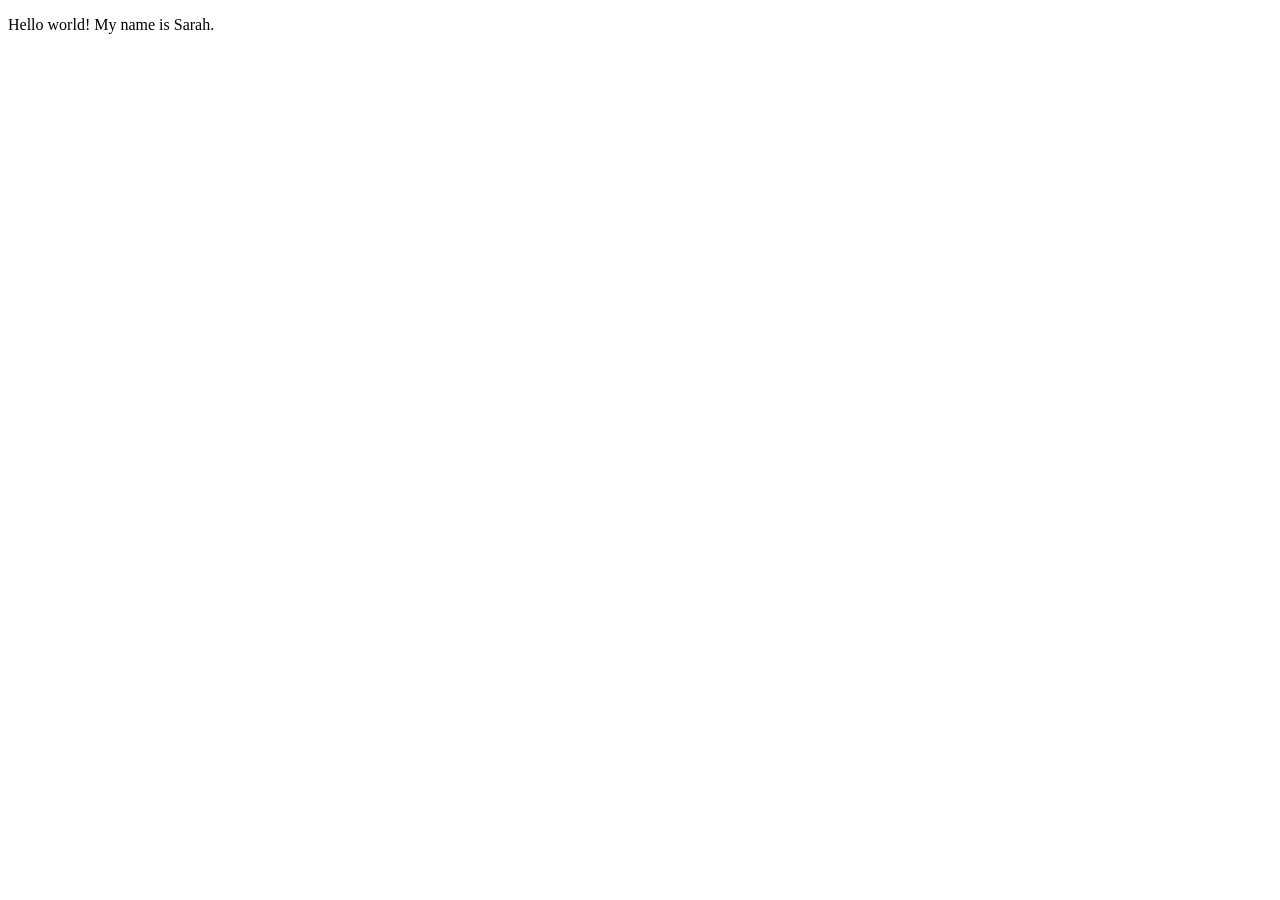
==== index.html @ 612231ab "Add files via upload" ====
<!DOCTYPE html>
<html lang="en">
<meta charset="UTF-8">
<title>Page Title</title>
<meta name="viewport" content="width=device-width,initial-scale=1">
<link rel="stylesheet" href="">
<style>
</style>
<script src=""></script>


	<!--- Code above this line will not be displayed on the browser --> 

	<body>

		<p> Hello world! My name is Sarah. </p>

	</body>

</html>
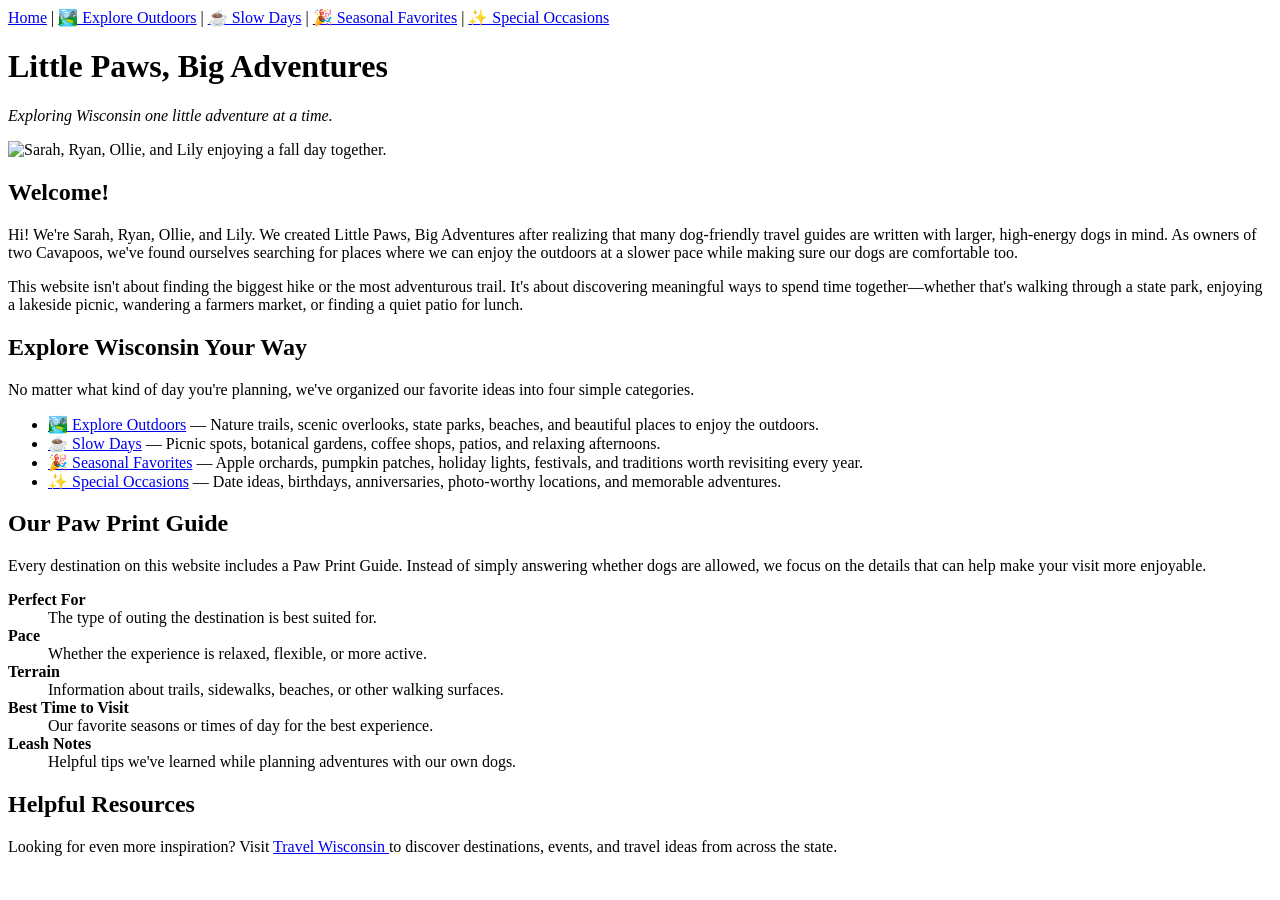
==== commit 9ffc4e88: "Update index.html" ====
--- a/index.html
+++ b/index.html
@@ -1,20 +1,122 @@
 <!DOCTYPE html>
 <html lang="en">
 <meta charset="UTF-8">
-<title>Page Title</title>
+<title>Little Paws, Big Adventures | Home</title>
 <meta name="viewport" content="width=device-width,initial-scale=1">
-<link rel="stylesheet" href="">
+<link rel="stylesheet" href="style.css">
+
 <style>
 </style>
+
 <script src=""></script>
 
+<!--- Code above this line will not be displayed on the browser -->
 
-	<!--- Code above this line will not be displayed on the browser --> 
+<body>
 
-	<body>
+<nav>
+    <a href="index.html">Home</a> |
+    <a href="outdoors.html">🏞️ Explore Outdoors</a> |
+    <a href="slowdays.html">☕ Slow Days</a> |
+    <a href="seasonal.html">🎉 Seasonal Favorites</a> |
+    <a href="special.html">✨ Special Occasions</a>
+</nav>
 
-		<p> Hello world! My name is Sarah. </p>
+<h1>Little Paws, Big Adventures</h1>
 
-	</body>
+<p><em>Exploring Wisconsin one little adventure at a time.</em></p>
 
-</html>+<img src="images/index.jpeg"
+alt="Sarah, Ryan, Ollie, and Lily enjoying a fall day together."
+width="600">
+
+<h2>Welcome!</h2>
+
+<p>
+Hi! We're Sarah, Ryan, Ollie, and Lily. We created Little Paws, Big Adventures
+after realizing that many dog-friendly travel guides are written with larger,
+high-energy dogs in mind. As owners of two Cavapoos, we've found ourselves
+searching for places where we can enjoy the outdoors at a slower pace while
+making sure our dogs are comfortable too.
+</p>
+
+<p>
+This website isn't about finding the biggest hike or the most adventurous trail.
+It's about discovering meaningful ways to spend time together—whether that's
+walking through a state park, enjoying a lakeside picnic, wandering a farmers
+market, or finding a quiet patio for lunch.
+</p>
+
+<h2>Explore Wisconsin Your Way</h2>
+
+<p>
+No matter what kind of day you're planning, we've organized our favorite ideas
+into four simple categories.
+</p>
+
+<ul>
+
+<li>
+<a href="outdoors.html">🏞️ Explore Outdoors</a> — Nature trails, scenic overlooks,
+state parks, beaches, and beautiful places to enjoy the outdoors.
+</li>
+
+<li>
+<a href="slowdays.html">☕ Slow Days</a> — Picnic spots, botanical gardens,
+coffee shops, patios, and relaxing afternoons.
+</li>
+
+<li>
+<a href="seasonal.html">🎉 Seasonal Favorites</a> — Apple orchards, pumpkin
+patches, holiday lights, festivals, and traditions worth revisiting every year.
+</li>
+
+<li>
+<a href="special.html">✨ Special Occasions</a> — Date ideas, birthdays,
+anniversaries, photo-worthy locations, and memorable adventures.
+</li>
+
+</ul>
+
+<h2>Our Paw Print Guide</h2>
+
+<p>
+Every destination on this website includes a Paw Print Guide. Instead of simply
+answering whether dogs are allowed, we focus on the details that can help make
+your visit more enjoyable.
+</p>
+
+<dl>
+
+<dt><strong>Perfect For</strong></dt>
+<dd>The type of outing the destination is best suited for.</dd>
+
+<dt><strong>Pace</strong></dt>
+<dd>Whether the experience is relaxed, flexible, or more active.</dd>
+
+<dt><strong>Terrain</strong></dt>
+<dd>Information about trails, sidewalks, beaches, or other walking surfaces.</dd>
+
+<dt><strong>Best Time to Visit</strong></dt>
+<dd>Our favorite seasons or times of day for the best experience.</dd>
+
+<dt><strong>Leash Notes</strong></dt>
+<dd>Helpful tips we've learned while planning adventures with our own dogs.</dd>
+
+</dl>
+
+<h2>Helpful Resources</h2>
+
+<p>
+Looking for even more inspiration? Visit
+<a href="https://www.travelwisconsin.com/"
+target="_blank"
+rel="noopener noreferrer">
+Travel Wisconsin
+</a>
+to discover destinations, events, and travel ideas from across the state.
+</p>
+
+</body>
+
+</html>
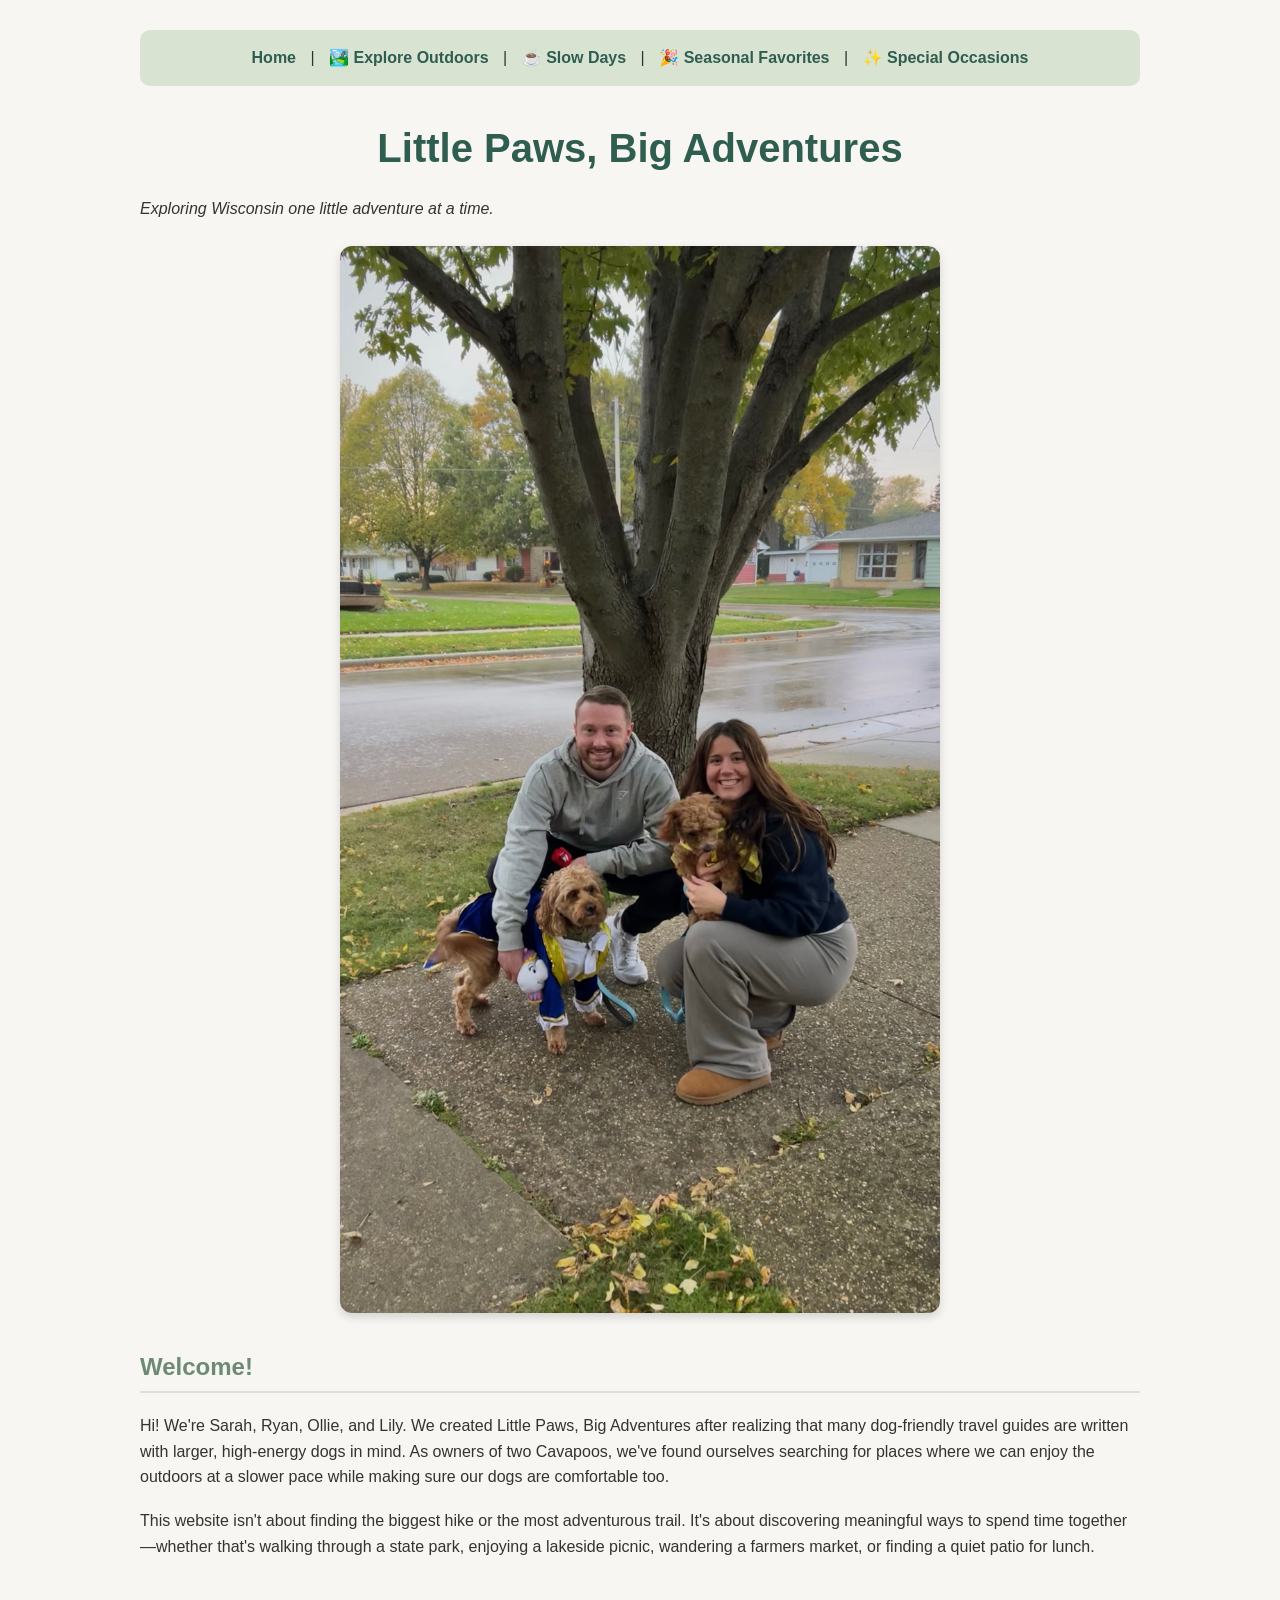
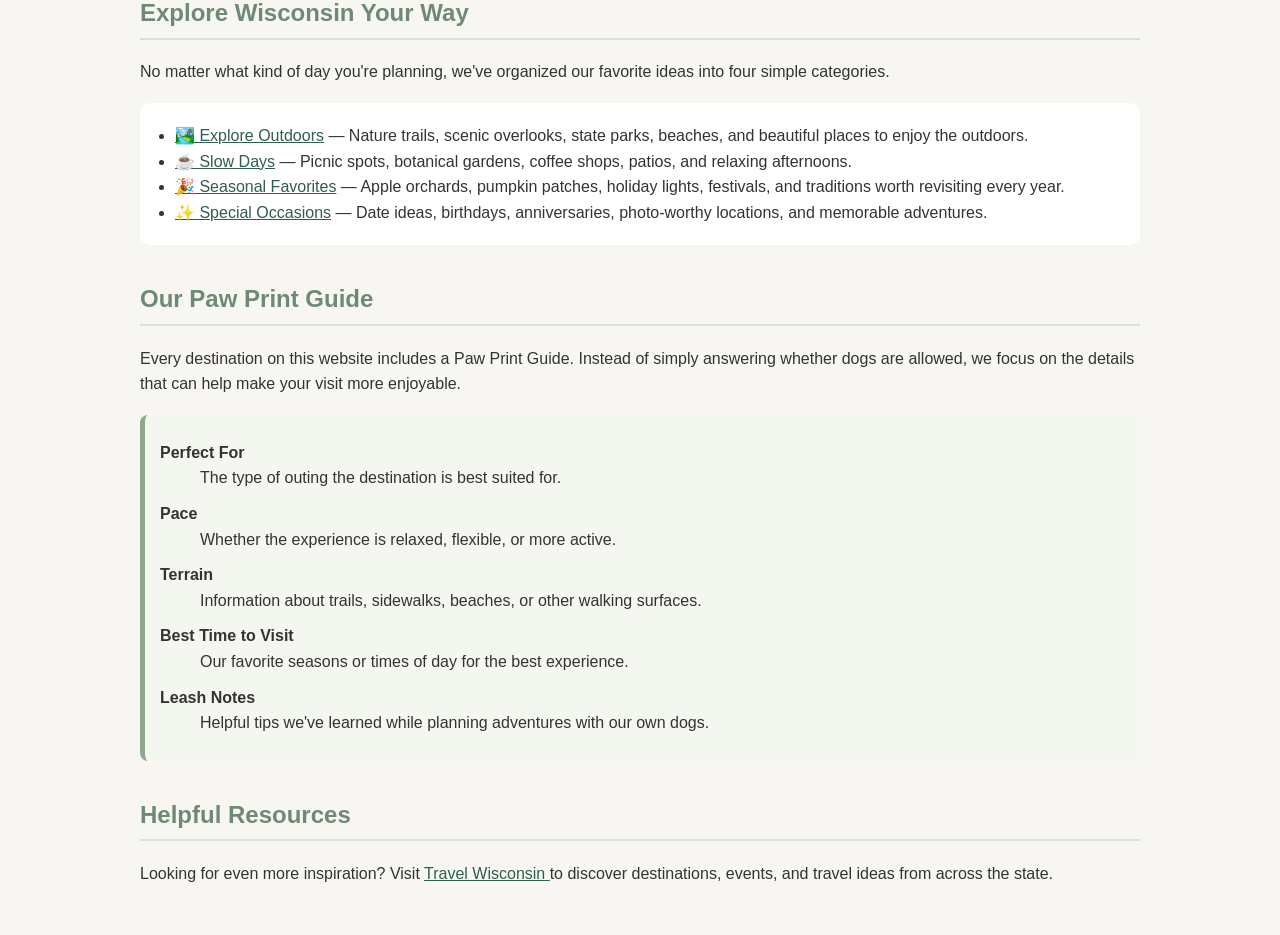
==== commit 5eeaa1db: "Update index.html" ====
--- a/index.html
+++ b/index.html
@@ -26,7 +26,7 @@
 
 <p><em>Exploring Wisconsin one little adventure at a time.</em></p>
 
-<img src="images/index.jpeg"
+<img src="index.jpeg"
 alt="Sarah, Ryan, Ollie, and Lily enjoying a fall day together."
 width="600">
 
--- a/style.css
+++ b/style.css
@@ -0,0 +1,97 @@
+/* Little Paws, Big Adventures */
+
+body {
+    font-family: Arial, Helvetica, sans-serif;
+    background-color: #f8f6f2;
+    color: #333333;
+    max-width: 1000px;
+    margin: auto;
+    padding: 30px;
+    line-height: 1.6;
+}
+
+nav {
+    background-color: #d8e3d2;
+    padding: 15px;
+    text-align: center;
+    border-radius: 10px;
+    margin-bottom: 30px;
+}
+
+nav a {
+    color: #2f5d50;
+    text-decoration: none;
+    font-weight: bold;
+    padding: 10px;
+}
+
+nav a:hover {
+    color: #6d8b74;
+}
+
+h1 {
+    color: #2f5d50;
+    text-align: center;
+    font-size: 40px;
+    margin-bottom: 5px;
+}
+
+h2 {
+    color: #6d8b74;
+    border-bottom: 2px solid #d8e3d2;
+    padding-bottom: 5px;
+    margin-top: 35px;
+}
+
+h3 {
+    color: #4b6654;
+}
+
+p {
+    margin-bottom: 18px;
+}
+
+ul {
+    background-color: white;
+    padding: 20px 35px;
+    border-radius: 10px;
+}
+
+dl {
+    background-color: #f3f7f0;
+    padding: 15px;
+    border-left: 5px solid #8ea88b;
+    border-radius: 8px;
+    margin-bottom: 30px;
+}
+
+dt {
+    font-weight: bold;
+    margin-top: 10px;
+}
+
+dd {
+    margin-bottom: 10px;
+}
+
+img {
+    display: block;
+    margin: 25px auto;
+    max-width: 100%;
+    border-radius: 12px;
+    box-shadow: 0 4px 10px rgba(0,0,0,.15);
+}
+
+hr {
+    border: none;
+    border-top: 1px solid #d8e3d2;
+    margin: 35px 0;
+}
+
+a {
+    color: #2f5d50;
+}
+
+a:hover {
+    color: #7d9875;
+}
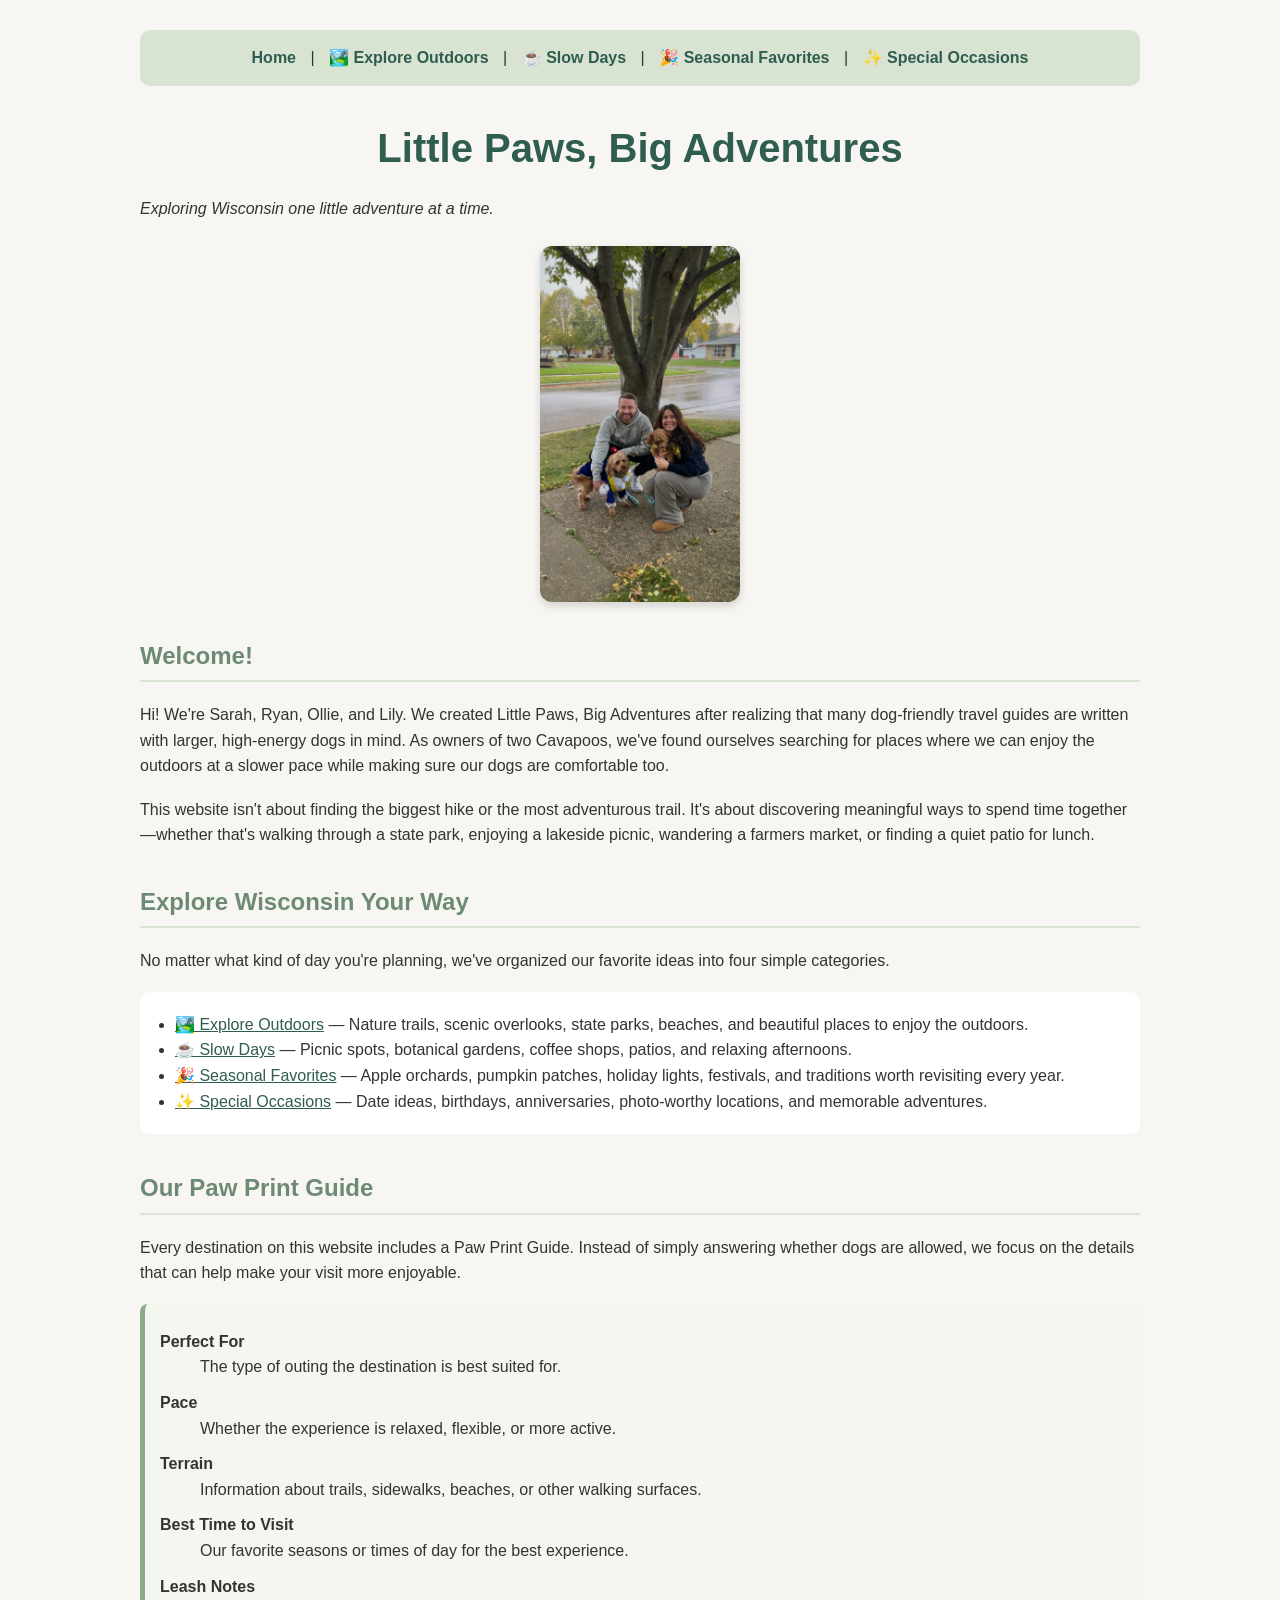
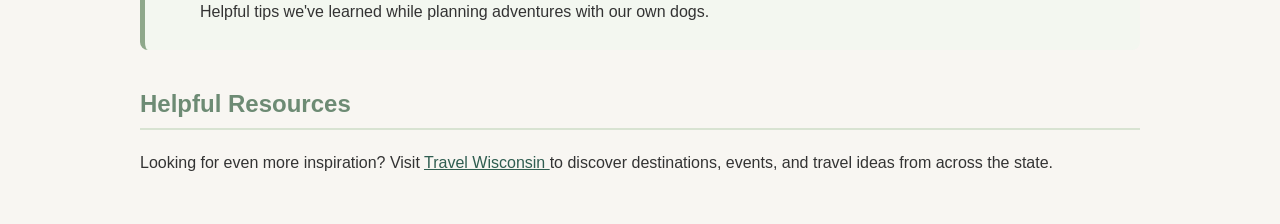
==== commit 0e124e82: "Update index.html" ====
--- a/index.html
+++ b/index.html
@@ -28,7 +28,7 @@
 
 <img src="index.jpeg"
 alt="Sarah, Ryan, Ollie, and Lily enjoying a fall day together."
-width="600">
+width="200">
 
 <h2>Welcome!</h2>
 
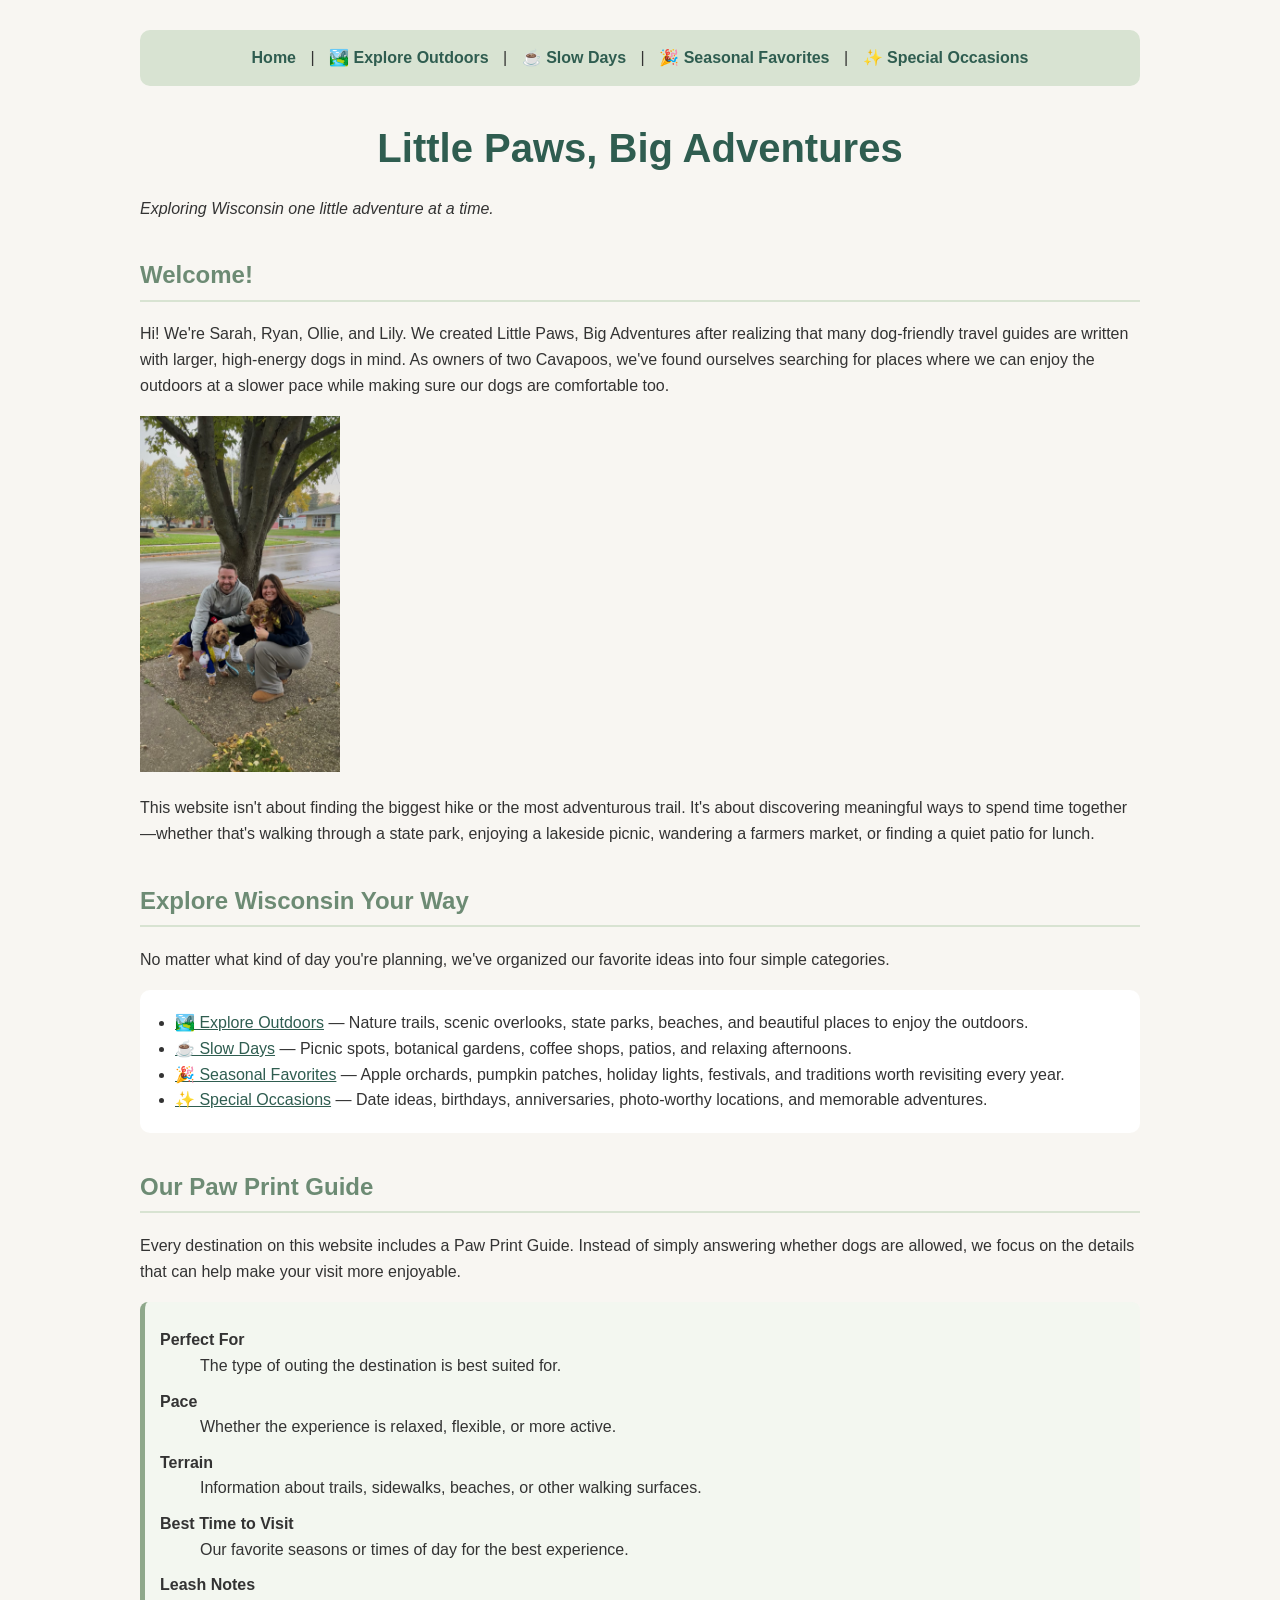
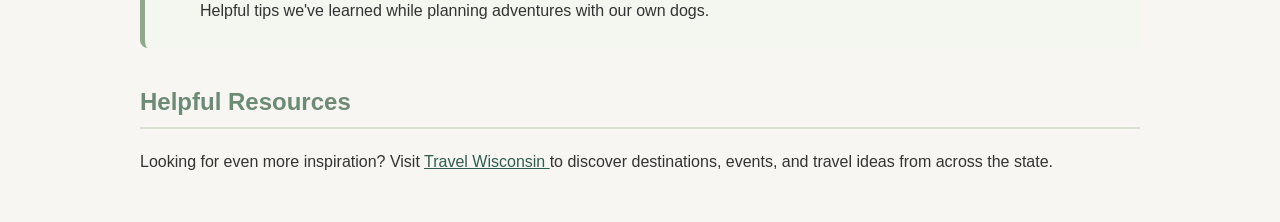
==== commit bf7d0115: "Update index.html" ====
--- a/index.html
+++ b/index.html
@@ -26,10 +26,6 @@
 
 <p><em>Exploring Wisconsin one little adventure at a time.</em></p>
 
-<img src="index.jpeg"
-alt="Sarah, Ryan, Ollie, and Lily enjoying a fall day together."
-width="200">
-
 <h2>Welcome!</h2>
 
 <p>
@@ -40,6 +36,11 @@
 making sure our dogs are comfortable too.
 </p>
 
+    
+<img src="index.jpeg"
+alt="Sarah, Ryan, Ollie, and Lily enjoying a fall day together."
+width="200">
+    
 <p>
 This website isn't about finding the biggest hike or the most adventurous trail.
 It's about discovering meaningful ways to spend time together—whether that's
--- a/style.css
+++ b/style.css
@@ -1,7 +1,7 @@
 /* Little Paws, Big Adventures */
 
 body {
-    font-family: Arial, Helvetica, sans-serif;
+    font-family: Arial, Helvetica, serif;
     background-color: #f8f6f2;
     color: #333333;
     max-width: 1000px;
@@ -10,6 +10,10 @@
     line-height: 1.6;
 }
 
+h1, h2, h3 {
+    font-family: "Trebuchet MS", Helvetica, serif;
+}
+   
 nav {
     background-color: #d8e3d2;
     padding: 15px;
@@ -74,12 +78,14 @@
     margin-bottom: 10px;
 }
 
-img {
-    display: block;
-    margin: 25px auto;
-    max-width: 100%;
+img {img {
+    float: right;
+    width: 350px;
+    height: auto;
+    margin: 0 0 20px 25px;
     border-radius: 12px;
     box-shadow: 0 4px 10px rgba(0,0,0,.15);
+}
 }
 
 hr {
@@ -94,4 +100,4 @@
 
 a:hover {
     color: #7d9875;
-}+}
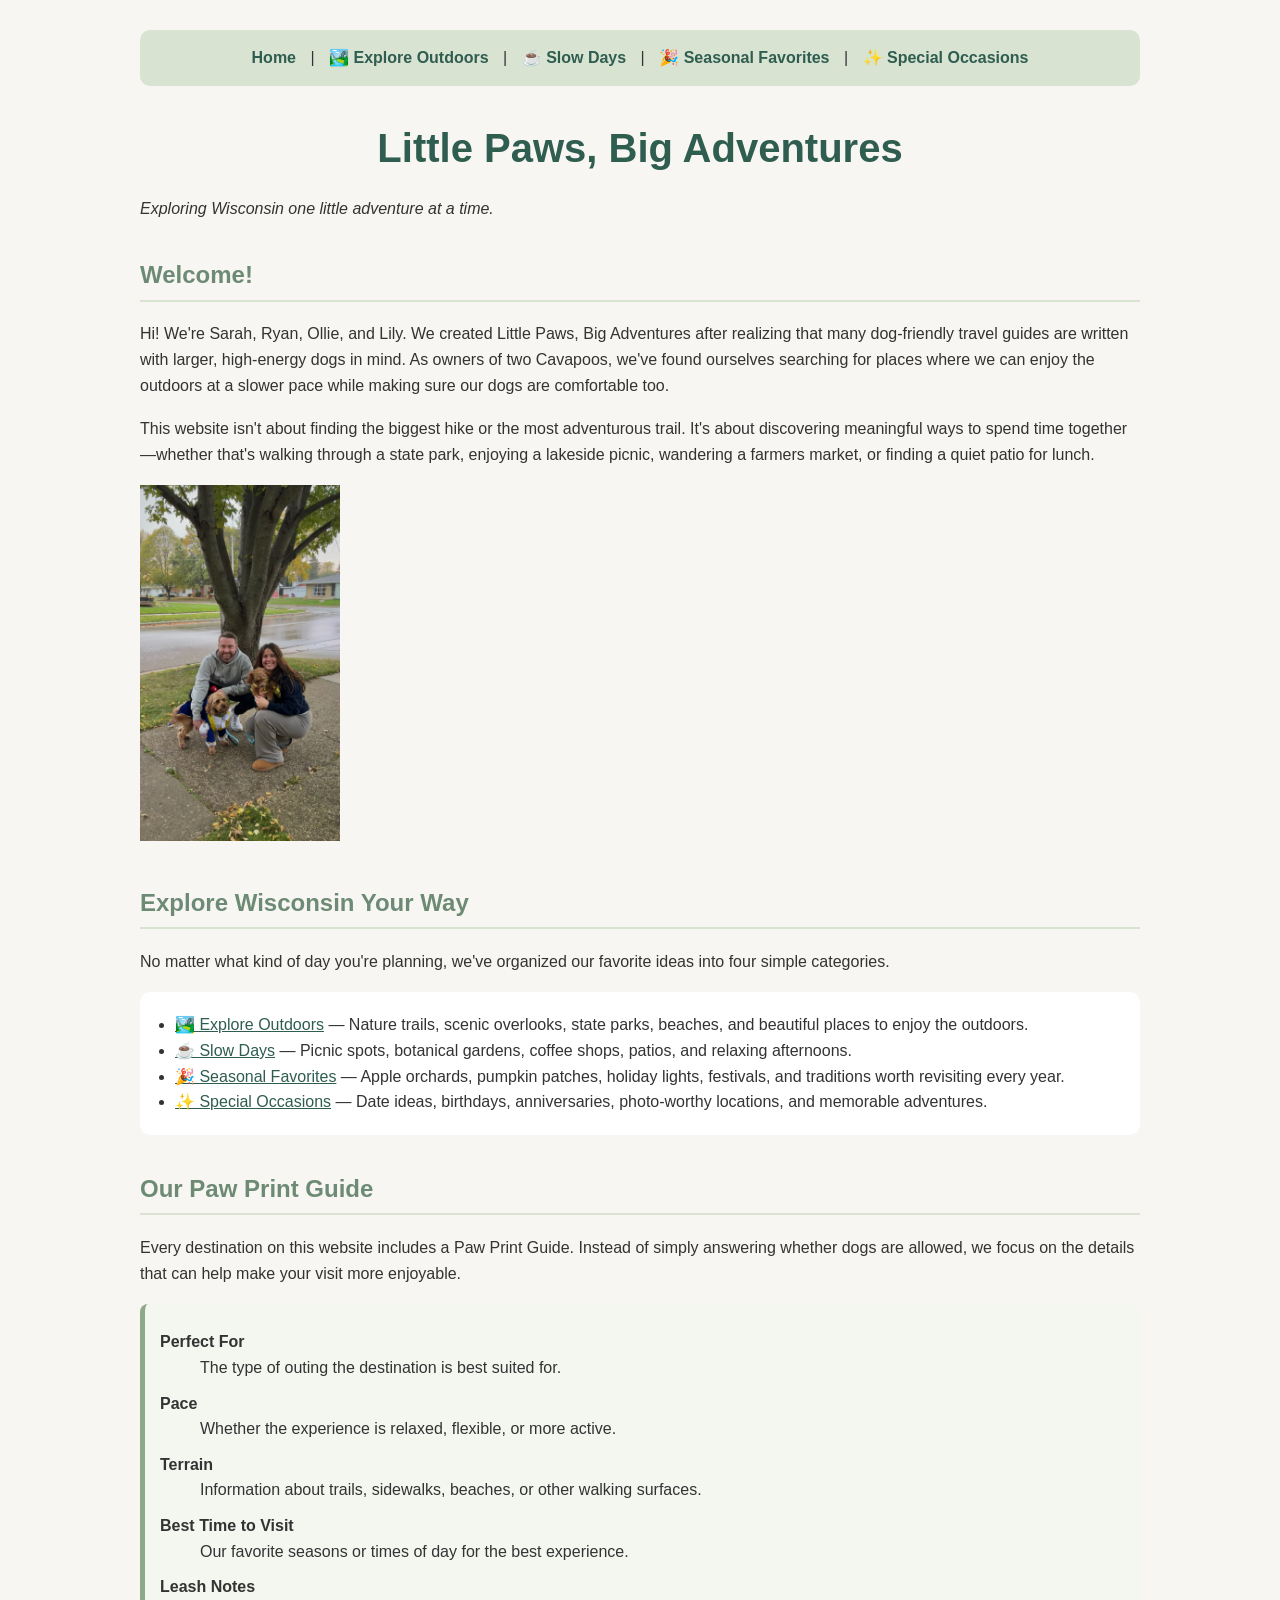
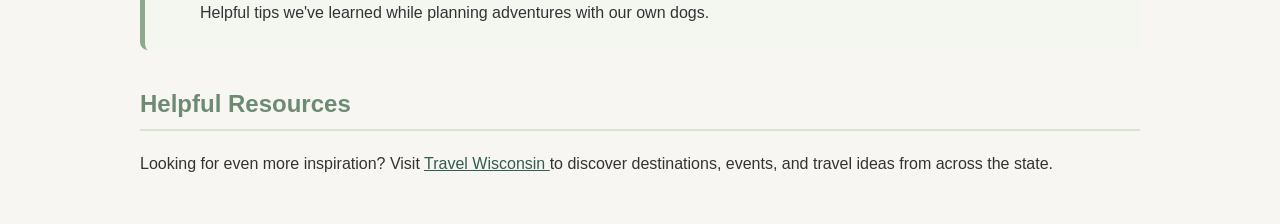
==== commit 6fc06213: "Update index.html" ====
--- a/index.html
+++ b/index.html
@@ -37,9 +37,6 @@
 </p>
 
     
-<img src="index.jpeg"
-alt="Sarah, Ryan, Ollie, and Lily enjoying a fall day together."
-width="200">
     
 <p>
 This website isn't about finding the biggest hike or the most adventurous trail.
@@ -47,6 +44,10 @@
 walking through a state park, enjoying a lakeside picnic, wandering a farmers
 market, or finding a quiet patio for lunch.
 </p>
+
+    <img src="index.jpeg"
+alt="Sarah, Ryan, Ollie, and Lily enjoying a fall day together."
+width="200">
 
 <h2>Explore Wisconsin Your Way</h2>
 
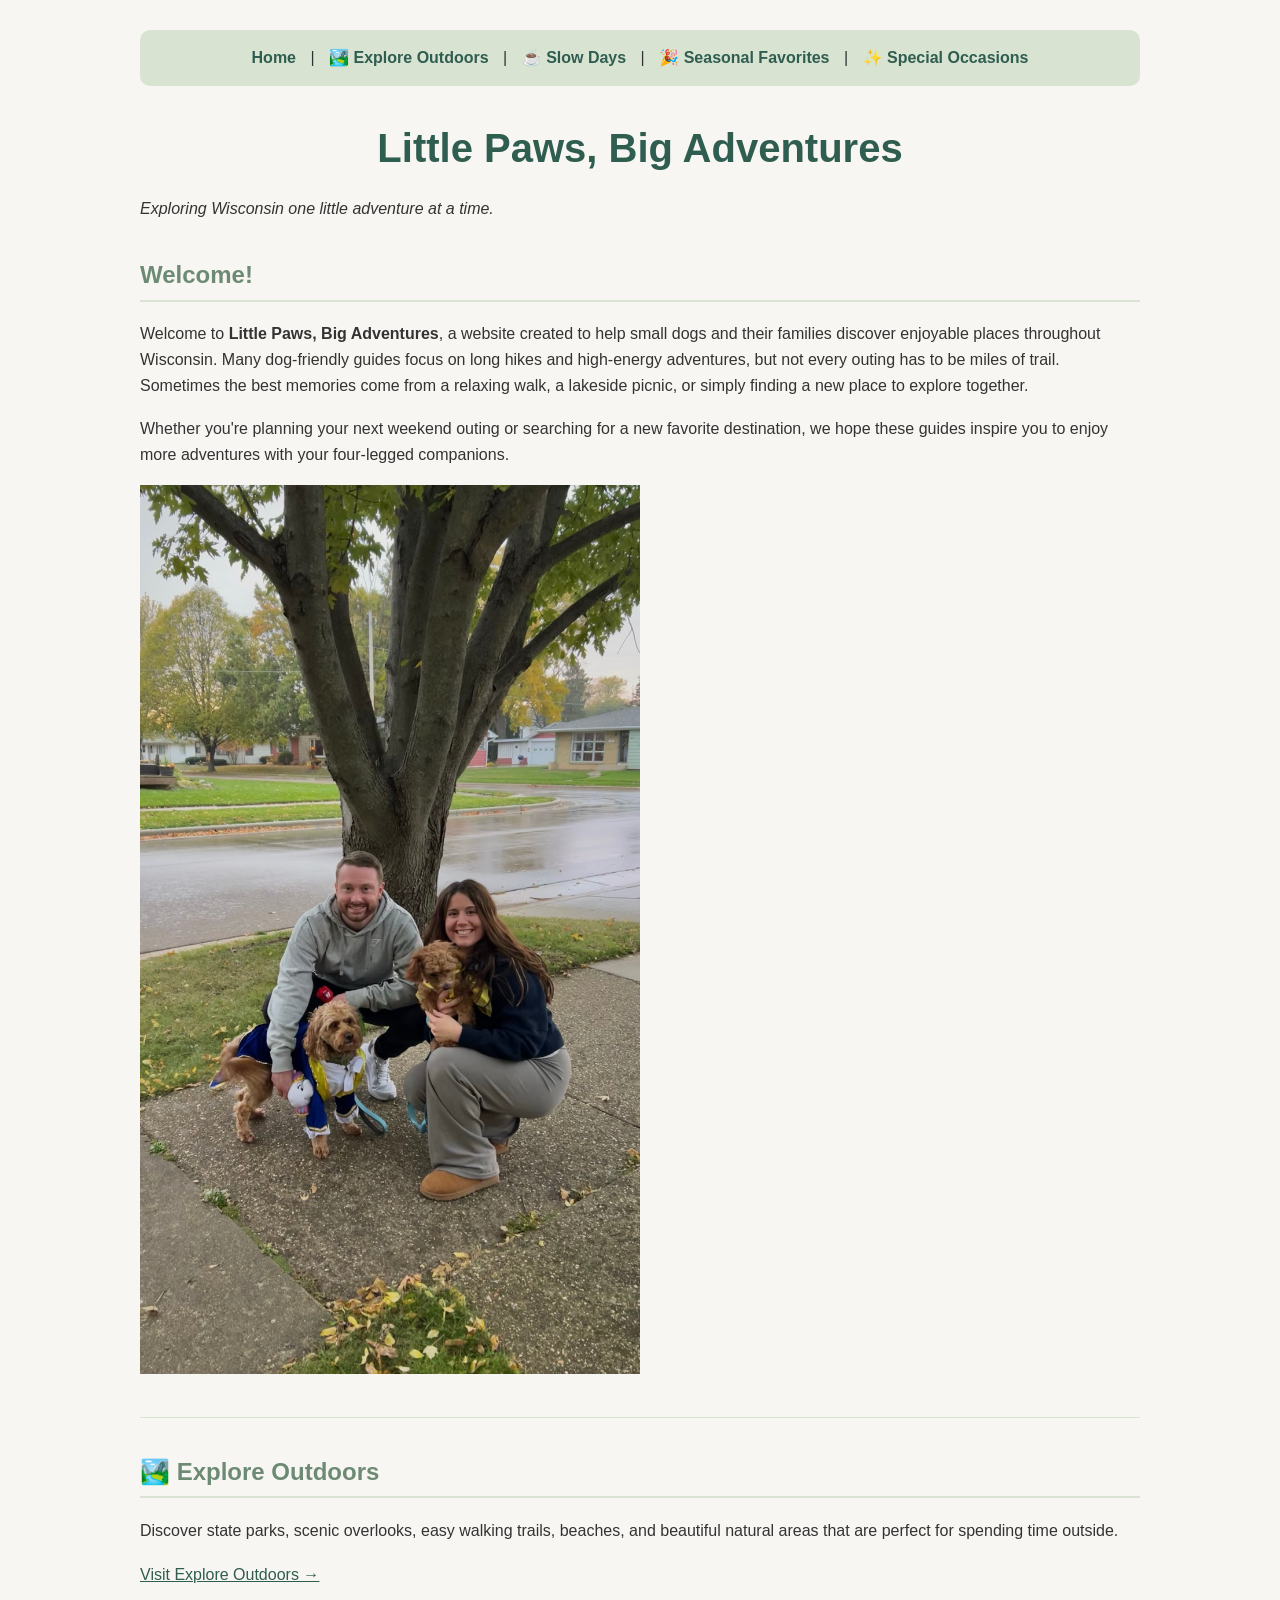
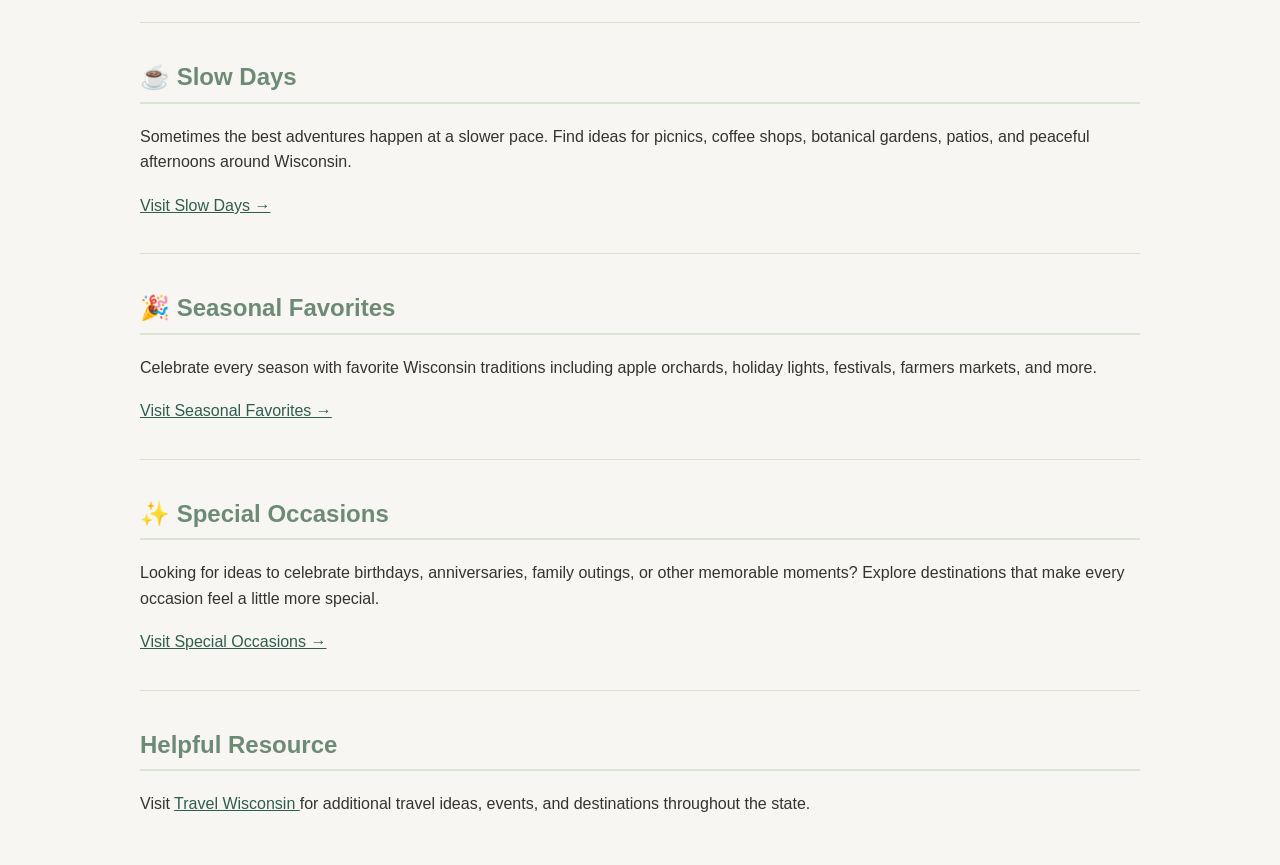
==== commit 6933340c: "Update index.html" ====
--- a/index.html
+++ b/index.html
@@ -1,25 +1,21 @@
 <!DOCTYPE html>
 <html lang="en">
-<meta charset="UTF-8">
-<title>Little Paws, Big Adventures | Home</title>
-<meta name="viewport" content="width=device-width,initial-scale=1">
-<link rel="stylesheet" href="style.css">
 
-<style>
-</style>
-
-<script src=""></script>
-
-<!--- Code above this line will not be displayed on the browser -->
+<head>
+    <meta charset="UTF-8">
+    <title>Little Paws, Big Adventures | Home</title>
+    <meta name="viewport" content="width=device-width, initial-scale=1">
+    <link rel="stylesheet" href="style.css">
+</head>
 
 <body>
 
 <nav>
     <a href="index.html">Home</a> |
     <a href="outdoors.html">🏞️ Explore Outdoors</a> |
-    <a href="slowdays.html">☕ Slow Days</a> |
+    <a href="slow.html">☕ Slow Days</a> |
     <a href="seasonal.html">🎉 Seasonal Favorites</a> |
-    <a href="special.html">✨ Special Occasions</a>
+    <a href="occasions.html">✨ Special Occasions</a>
 </nav>
 
 <h1>Little Paws, Big Adventures</h1>
@@ -29,94 +25,91 @@
 <h2>Welcome!</h2>
 
 <p>
-Hi! We're Sarah, Ryan, Ollie, and Lily. We created Little Paws, Big Adventures
-after realizing that many dog-friendly travel guides are written with larger,
-high-energy dogs in mind. As owners of two Cavapoos, we've found ourselves
-searching for places where we can enjoy the outdoors at a slower pace while
-making sure our dogs are comfortable too.
+Welcome to <strong>Little Paws, Big Adventures</strong>, a website created to help
+small dogs and their families discover enjoyable places throughout Wisconsin.
+Many dog-friendly guides focus on long hikes and high-energy adventures, but not
+every outing has to be miles of trail. Sometimes the best memories come from a
+relaxing walk, a lakeside picnic, or simply finding a new place to explore
+together.
 </p>
 
-    
-    
 <p>
-This website isn't about finding the biggest hike or the most adventurous trail.
-It's about discovering meaningful ways to spend time together—whether that's
-walking through a state park, enjoying a lakeside picnic, wandering a farmers
-market, or finding a quiet patio for lunch.
+Whether you're planning your next weekend outing or searching for a new favorite
+destination, we hope these guides inspire you to enjoy more adventures with your
+four-legged companions.
 </p>
 
     <img src="index.jpeg"
-alt="Sarah, Ryan, Ollie, and Lily enjoying a fall day together."
-width="200">
+alt="Sarah, Ryan, Ollie, and Lily enjoying a day together outdoors."
+width="500">
+    
+<hr>
 
-<h2>Explore Wisconsin Your Way</h2>
+<h2>🏞️ Explore Outdoors</h2>
 
 <p>
-No matter what kind of day you're planning, we've organized our favorite ideas
-into four simple categories.
+Discover state parks, scenic overlooks, easy walking trails, beaches, and
+beautiful natural areas that are perfect for spending time outside.
 </p>
 
-<ul>
+<p>
+<a href="outdoors.html">Visit Explore Outdoors →</a>
+</p>
 
-<li>
-<a href="outdoors.html">🏞️ Explore Outdoors</a> — Nature trails, scenic overlooks,
-state parks, beaches, and beautiful places to enjoy the outdoors.
-</li>
+<hr>
 
-<li>
-<a href="slowdays.html">☕ Slow Days</a> — Picnic spots, botanical gardens,
-coffee shops, patios, and relaxing afternoons.
-</li>
-
-<li>
-<a href="seasonal.html">🎉 Seasonal Favorites</a> — Apple orchards, pumpkin
-patches, holiday lights, festivals, and traditions worth revisiting every year.
-</li>
-
-<li>
-<a href="special.html">✨ Special Occasions</a> — Date ideas, birthdays,
-anniversaries, photo-worthy locations, and memorable adventures.
-</li>
-
-</ul>
-
-<h2>Our Paw Print Guide</h2>
+<h2>☕ Slow Days</h2>
 
 <p>
-Every destination on this website includes a Paw Print Guide. Instead of simply
-answering whether dogs are allowed, we focus on the details that can help make
-your visit more enjoyable.
+Sometimes the best adventures happen at a slower pace. Find ideas for picnics,
+coffee shops, botanical gardens, patios, and peaceful afternoons around
+Wisconsin.
 </p>
 
-<dl>
+<p>
+<a href="slow.html">Visit Slow Days →</a>
+</p>
 
-<dt><strong>Perfect For</strong></dt>
-<dd>The type of outing the destination is best suited for.</dd>
+<hr>
 
-<dt><strong>Pace</strong></dt>
-<dd>Whether the experience is relaxed, flexible, or more active.</dd>
-
-<dt><strong>Terrain</strong></dt>
-<dd>Information about trails, sidewalks, beaches, or other walking surfaces.</dd>
-
-<dt><strong>Best Time to Visit</strong></dt>
-<dd>Our favorite seasons or times of day for the best experience.</dd>
-
-<dt><strong>Leash Notes</strong></dt>
-<dd>Helpful tips we've learned while planning adventures with our own dogs.</dd>
-
-</dl>
-
-<h2>Helpful Resources</h2>
+<h2>🎉 Seasonal Favorites</h2>
 
 <p>
-Looking for even more inspiration? Visit
+Celebrate every season with favorite Wisconsin traditions including apple
+orchards, holiday lights, festivals, farmers markets, and more.
+</p>
+
+<p>
+<a href="seasonal.html">Visit Seasonal Favorites →</a>
+</p>
+
+<hr>
+
+<h2>✨ Special Occasions</h2>
+
+<p>
+Looking for ideas to celebrate birthdays, anniversaries, family outings, or
+other memorable moments? Explore destinations that make every occasion feel a
+little more special.
+</p>
+
+<p>
+<a href="occasions.html">Visit Special Occasions →</a>
+</p>
+
+<hr>
+
+
+<h2>Helpful Resource</h2>
+
+<p>
+Visit
 <a href="https://www.travelwisconsin.com/"
 target="_blank"
 rel="noopener noreferrer">
 Travel Wisconsin
 </a>
-to discover destinations, events, and travel ideas from across the state.
+for additional travel ideas, events, and destinations throughout the state.
 </p>
 
 </body>
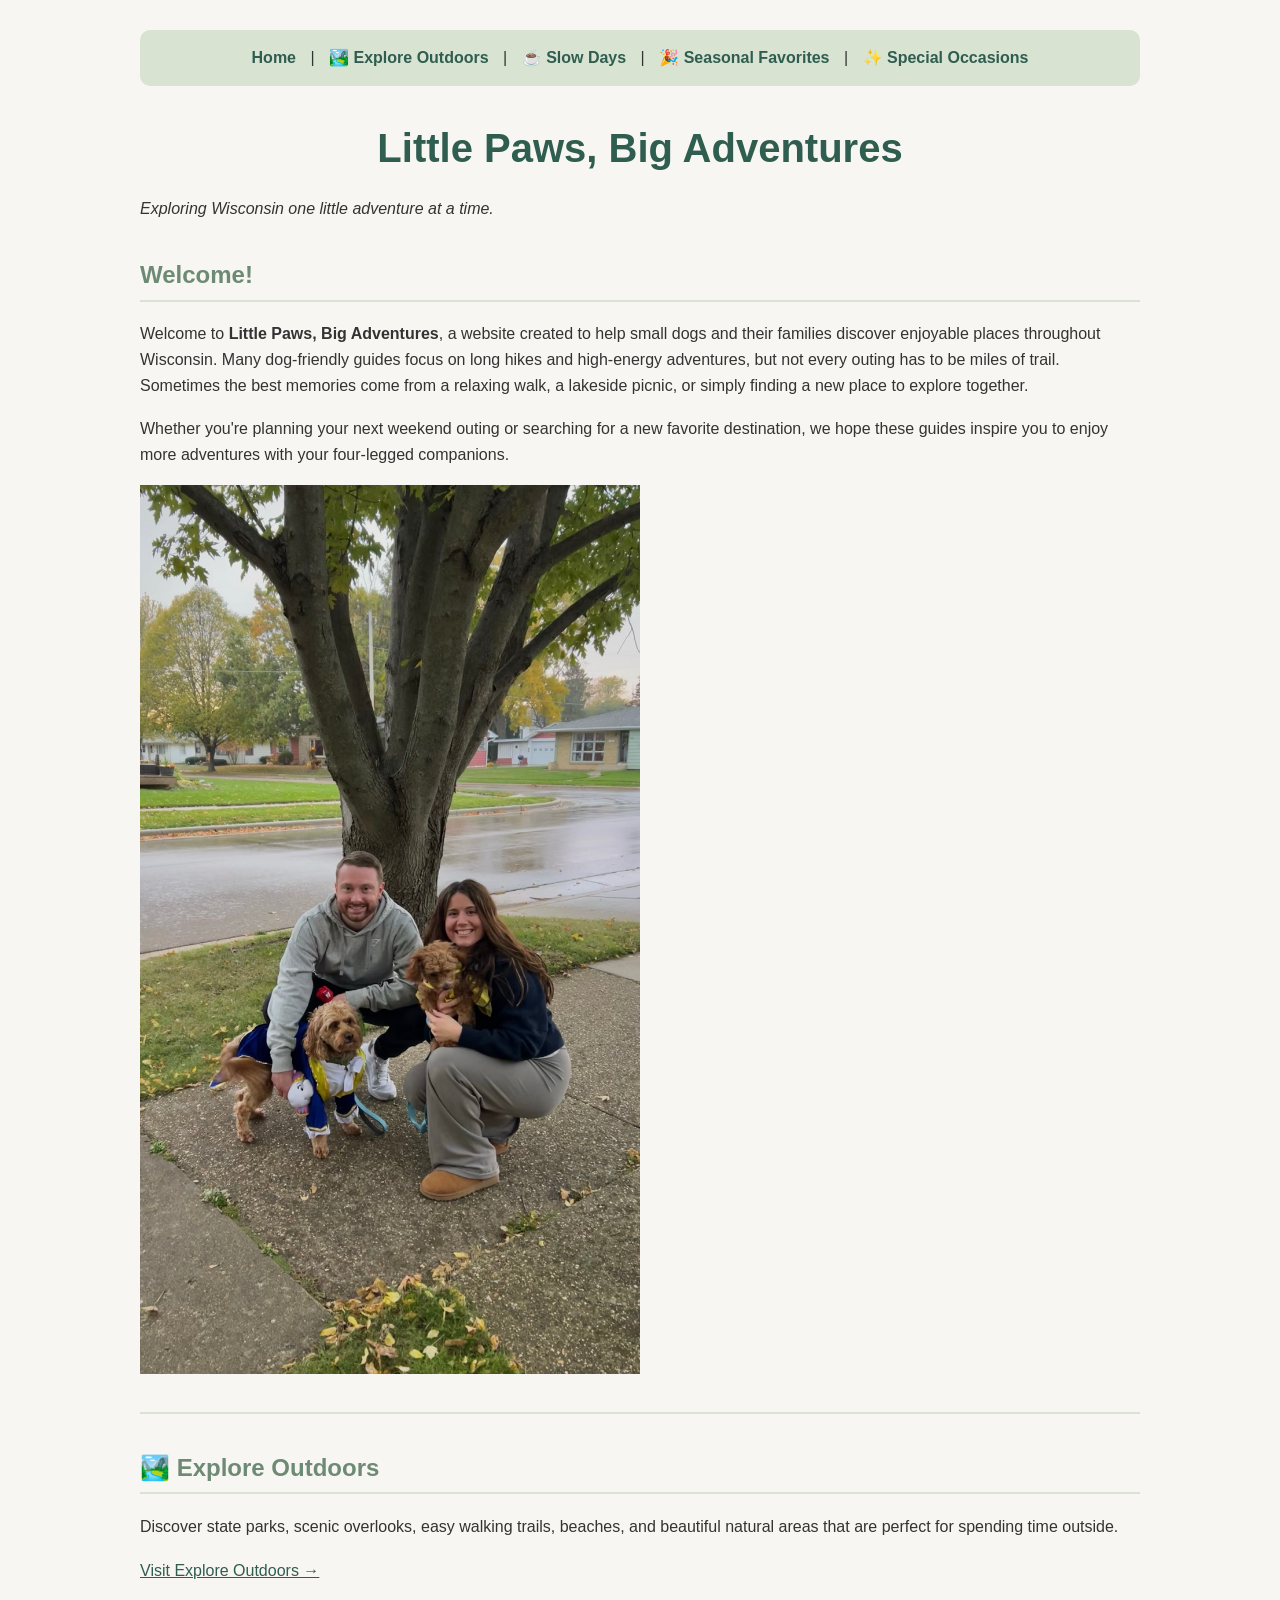
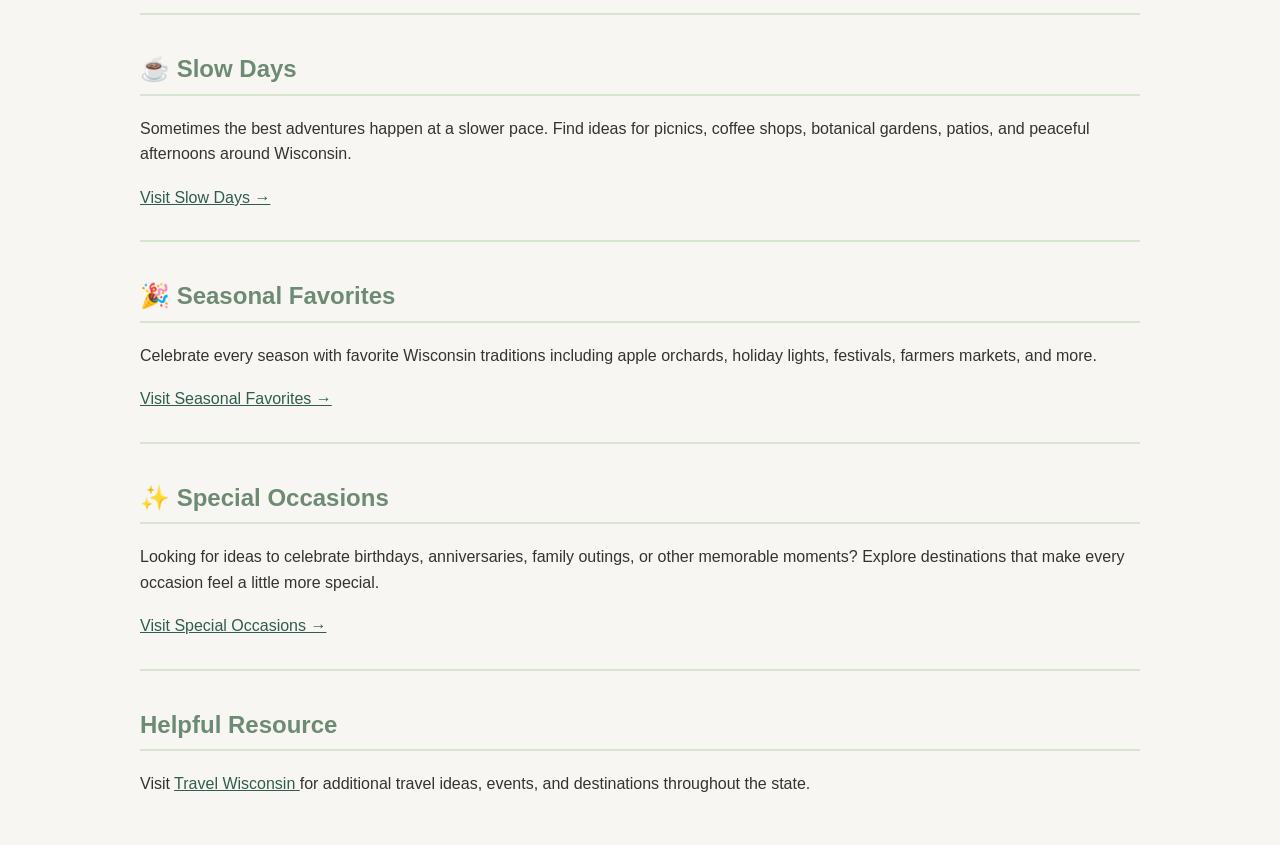
==== commit de3593d6: "Update index.html" ====
--- a/index.html
+++ b/index.html
@@ -13,9 +13,9 @@
 <nav>
     <a href="index.html">Home</a> |
     <a href="outdoors.html">🏞️ Explore Outdoors</a> |
-    <a href="slow.html">☕ Slow Days</a> |
+    <a href="slowdays.html">☕ Slow Days</a> |
     <a href="seasonal.html">🎉 Seasonal Favorites</a> |
-    <a href="occasions.html">✨ Special Occasions</a>
+    <a href="special.html">✨ Special Occasions</a>
 </nav>
 
 <h1>Little Paws, Big Adventures</h1>
@@ -67,7 +67,7 @@
 </p>
 
 <p>
-<a href="slow.html">Visit Slow Days →</a>
+<a href="slowdays.html">Visit Slow Days →</a>
 </p>
 
 <hr>
@@ -94,7 +94,7 @@
 </p>
 
 <p>
-<a href="occasions.html">Visit Special Occasions →</a>
+<a href="special.html">Visit Special Occasions →</a>
 </p>
 
 <hr>
--- a/style.css
+++ b/style.css
@@ -90,8 +90,8 @@
 
 hr {
     border: none;
-    border-top: 1px solid #d8e3d2;
-    margin: 35px 0;
+    border-top: 2px solid #d8e3d2;
+    margin: 30px 0;
 }
 
 a {
